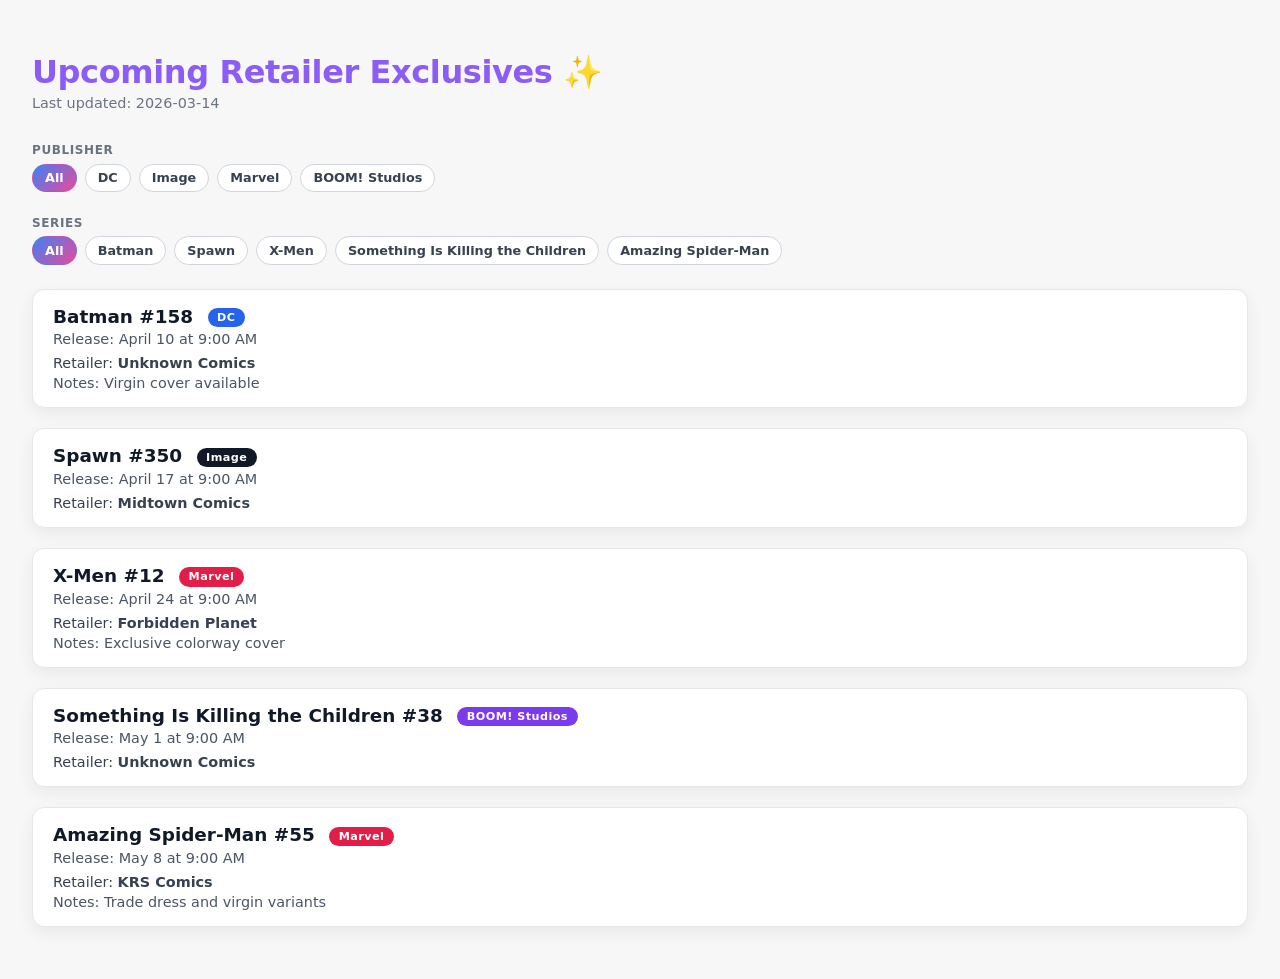
==== index.html @ 338e03c6 "init" ====
<!DOCTYPE html>
<html lang="en">
<head>
  <meta charset="UTF-8" />
  <title>Upcoming Retailer Exclusive Comics</title>
  <meta name="viewport" content="width=device-width, initial-scale=1" />

  <!-- External CSS -->
  <link rel="stylesheet" href="./css/styles.css" />
</head>
<body>

  <h1>Upcoming Retailer Exclusives ✨</h1>
  <div class="updated" id="lastUpdated"></div>

  <!-- Publisher Filters -->
  <div class="filters-group">
    <div class="filters-label">Publisher</div>
    <div class="filters" id="publisherFilters"></div>
  </div>

  <!-- Series Filters -->
  <div class="filters-group">
    <div class="filters-label">Series</div>
    <div class="filters" id="seriesFilters"></div>
  </div>

  <!-- List -->
  <div id="list">Loading…</div>

  <script>
    /* ---------------- Publisher badge class ---------------- */
    function getPublisherClass(publisher) {
      if (!publisher) return 'default';
      const name = publisher.toLowerCase();
      if (name.includes('marvel')) return 'marvel';
      if (name.includes('dc')) return 'dc';
      if (name.includes('image')) return 'image';
      if (name.includes('boom')) return 'boom';
      return 'default';
    }

    /* ---------------- Release date parsing ---------------- */
    // Expected format: YYYY-M-DD-hh:mmAM/PM
    // Example: 2026-4-10-9:30AM
    function parseReleaseDate(dateStr) {
      const match = dateStr?.match(
        /^(\d{4})-(\d{1,2})-(\d{1,2})-(\d{1,2}):(\d{2})(AM|PM)$/
      );
      if (!match) return null;

      let [, year, month, day, hour, minute, period] = match;

      year = Number(year);
      month = Number(month) - 1;
      day = Number(day);
      hour = Number(hour);
      minute = Number(minute);

      if (period === 'PM' && hour !== 12) hour += 12;
      if (period === 'AM' && hour === 12) hour = 0;

      return new Date(year, month, day, hour, minute, 0);
    }

    function formatReleaseDateDisplay(dateStr) {
      const d = parseReleaseDate(dateStr);
      if (!d) return 'TBD';

      return d.toLocaleString(undefined, {
        month: 'long',
        day: 'numeric',
        hour: 'numeric',
        minute: '2-digit',
        hour12: true
      });
    }

    function formatCountdown(dateStr) {
      const release = parseReleaseDate(dateStr);
      if (!release) return ''; // no countdown if date is invalid/tbd

      const now = new Date();
      const diffMs = release - now;

      if (diffMs <= 0) return ''; // ✅ past date => hide "Releasing" field

      const totalMinutes = Math.floor(diffMs / (1000 * 60));
      const days = Math.floor(totalMinutes / (60 * 24));
      const hours = Math.floor((totalMinutes % (60 * 24)) / 60);
      const minutes = totalMinutes % 60;

      if (days === 0 && hours === 0) return `Releasing in ${minutes} min ⚡`;
      if (days === 0) return `Releasing in ${hours}h ${minutes}m`;

      return `Releasing in ${days}d ${hours}h`;
    }

    /* ---------------- State ---------------- */
    let allExclusives = [];
    let activePublisher = 'all';
    let activeSeries = 'all';

    /* ---------------- Rendering ---------------- */
    function renderList() {
      const list = document.getElementById('list');
      list.innerHTML = '';

      const filtered = allExclusives.filter(item => {
        const publisherMatch =
          activePublisher === 'all' || item.publisher === activePublisher;
        const seriesMatch =
          activeSeries === 'all' || item.series === activeSeries;
        return publisherMatch && seriesMatch;
      });

      if (filtered.length === 0) {
        list.textContent = 'No exclusives match these filters.';
        return;
      }

      filtered.forEach(item => {
        const div = document.createElement('div');
        div.className = 'exclusive';

        const countdownText = formatCountdown(item.releaseDate);

        div.innerHTML = `
          <div class="title">
            ${item.title}
            <span class="badge ${getPublisherClass(item.publisher)}">
              ${item.publisher}
            </span>
          </div>

          <div class="meta">
            Release: ${formatReleaseDateDisplay(item.releaseDate)}
          </div>

          ${countdownText ? `<div class="meta countdown">${countdownText}</div>` : ''}

          <div class="retailer">
            Retailer: <strong>${item.retailer.name}</strong>
          </div>

          ${item.notes ? `<div class="meta">Notes: ${item.notes}</div>` : ''}
        `;

        list.appendChild(div);
      });
    }

    function setActiveFilter(type, value) {
      if (type === 'publisher') activePublisher = value;
      if (type === 'series') activeSeries = value;

      document
        .querySelectorAll(`.${type}-pill`)
        .forEach(pill => {
          pill.classList.toggle('active', pill.dataset.value === value);
        });

      renderList();
    }

    /* ---------------- Data load ---------------- */
    fetch('./data/exclusives.json')
      .then(res => res.json())
      .then(data => {
        document.getElementById('lastUpdated').textContent =
          `Last updated: ${data.meta.lastUpdated}`;

        allExclusives = data.exclusives
          .filter(item => item.status === 'announced')
          .sort(
            (a, b) =>
              parseReleaseDate(a.releaseDate) -
              parseReleaseDate(b.releaseDate)
          );

        /* Publisher pills */
        const publisherContainer = document.getElementById('publisherFilters');

        const allPublisher = document.createElement('div');
        allPublisher.className =
          'filter-pill default publisher-pill active';
        allPublisher.textContent = 'All';
        allPublisher.dataset.value = 'all';
        allPublisher.onclick = () =>
          setActiveFilter('publisher', 'all');
        publisherContainer.appendChild(allPublisher);

        [...new Set(allExclusives.map(i => i.publisher))].forEach(pub => {
          const pill = document.createElement('div');
          pill.className =
            `filter-pill ${getPublisherClass(pub)} publisher-pill`;
          pill.textContent = pub;
          pill.dataset.value = pub;
          pill.onclick = () =>
            setActiveFilter('publisher', pub);
          publisherContainer.appendChild(pill);
        });

        /* Series pills */
        const seriesContainer = document.getElementById('seriesFilters');

        const allSeries = document.createElement('div');
        allSeries.className =
          'filter-pill default series-pill active';
        allSeries.textContent = 'All';
        allSeries.dataset.value = 'all';
        allSeries.onclick = () =>
          setActiveFilter('series', 'all');
        seriesContainer.appendChild(allSeries);

        [...new Set(allExclusives.map(i => i.series))].forEach(series => {
          const pill = document.createElement('div');
          pill.className = 'filter-pill default series-pill';
          pill.textContent = series;
          pill.dataset.value = series;
          pill.onclick = () =>
            setActiveFilter('series', series);
          seriesContainer.appendChild(pill);
        });

        renderList();
      })
      .catch(err => {
        document.getElementById('list').textContent =
          'Failed to load exclusives.';
        console.error(err);
      });

    /* Optional: refresh countdown every minute */
    setInterval(renderList, 60 * 1000);
  </script>

</body>
</html>
---- css/styles.css ----
:root {
  --accent-blue: #3b82f6;
  --accent-pink: #ec4899;
  --accent-purple: #8b5cf6;

  --text-main: #1f2937;
  --text-muted: #6b7280;

  --card-bg: #ffffff;
  --page-bg: #f7f7f8;
}

body {
  font-family: system-ui, -apple-system, sans-serif;
  background: var(--page-bg);
  color: var(--text-main);
  margin: 0;
  padding: 2rem;
}

h1 {
  margin-bottom: 0.25rem;
  color: var(--accent-purple);
  font-weight: 800;
  letter-spacing: -0.4px;
}

.updated {
  color: var(--text-muted);
  margin-bottom: 2rem;
  font-size: 0.9rem;
}

.exclusive {
  background: var(--card-bg);
  border-radius: 12px;
  padding: 1rem 1.25rem;
  margin-bottom: 1.25rem;
  border: 1px solid #e5e7eb;
  box-shadow: 0 6px 16px rgba(0, 0, 0, 0.06);
  transition: transform 0.15s ease, box-shadow 0.15s ease;
}

.exclusive:hover {
  transform: translateY(-2px);
  box-shadow: 0 10px 24px rgba(0, 0, 0, 0.08);
}

.title {
  font-size: 1.15rem;
  font-weight: 700;
  color: #111827;
}

.meta {
  margin-top: 0.25rem;
  color: #4b5563;
  font-size: 0.9rem;
}

.retailer {
  margin-top: 0.5rem;
  font-size: 0.9rem;
  color: #374151;
}

/* Base badge style */
.badge {
  display: inline-block;
  padding: 0.2rem 0.6rem;
  border-radius: 999px;
  font-size: 0.7rem;
  font-weight: 700;
  margin-left: 0.5rem;
  letter-spacing: 0.04em;
  color: #ffffff;
  vertical-align: middle;
}

/* Publisher color coding */
.badge.marvel {
  background: #e11d48; /* Marvel red */
}

.badge.dc {
  background: #2563eb; /* DC blue */
}

.badge.image {
  background: #111827; /* Image black */
}

.badge.boom {
  background: #7c3aed; /* BOOM! purple */
}

.badge.default {
  background: linear-gradient(
    135deg,
    var(--accent-blue),
    var(--accent-pink)
  );
}

/* Publisher filter pills */
.filters {
  display: flex;
  flex-wrap: wrap;
  gap: 0.5rem;
  margin-bottom: 1.5rem;
}

.filter-pill {
  cursor: pointer;
  padding: 0.35rem 0.75rem;
  border-radius: 999px;
  font-size: 0.8rem;
  font-weight: 700;
  border: 1px solid #d1d5db;
  background: #ffffff;
  color: #374151;
  user-select: none;
  transition: background 0.15s ease, color 0.15s ease, transform 0.1s ease;
}

.filter-pill:hover {
  transform: translateY(-1px);
}

.filter-pill.active {
  color: #ffffff;
  border-color: transparent;
}

.filter-pill.marvel.active { background: #e11d48; }
.filter-pill.dc.active { background: #2563eb; }
.filter-pill.image.active { background: #111827; }
.filter-pill.boom.active { background: #7c3aed; }

.filter-pill.default.active {
  background: linear-gradient(135deg, #3b82f6, #ec4899);
}

.filters-group {
  margin-bottom: 1.25rem;
}

.filters-label {
  font-size: 0.75rem;
  font-weight: 700;
  color: #6b7280;
  margin-bottom: 0.4rem;
  text-transform: uppercase;
  letter-spacing: 0.05em;
}
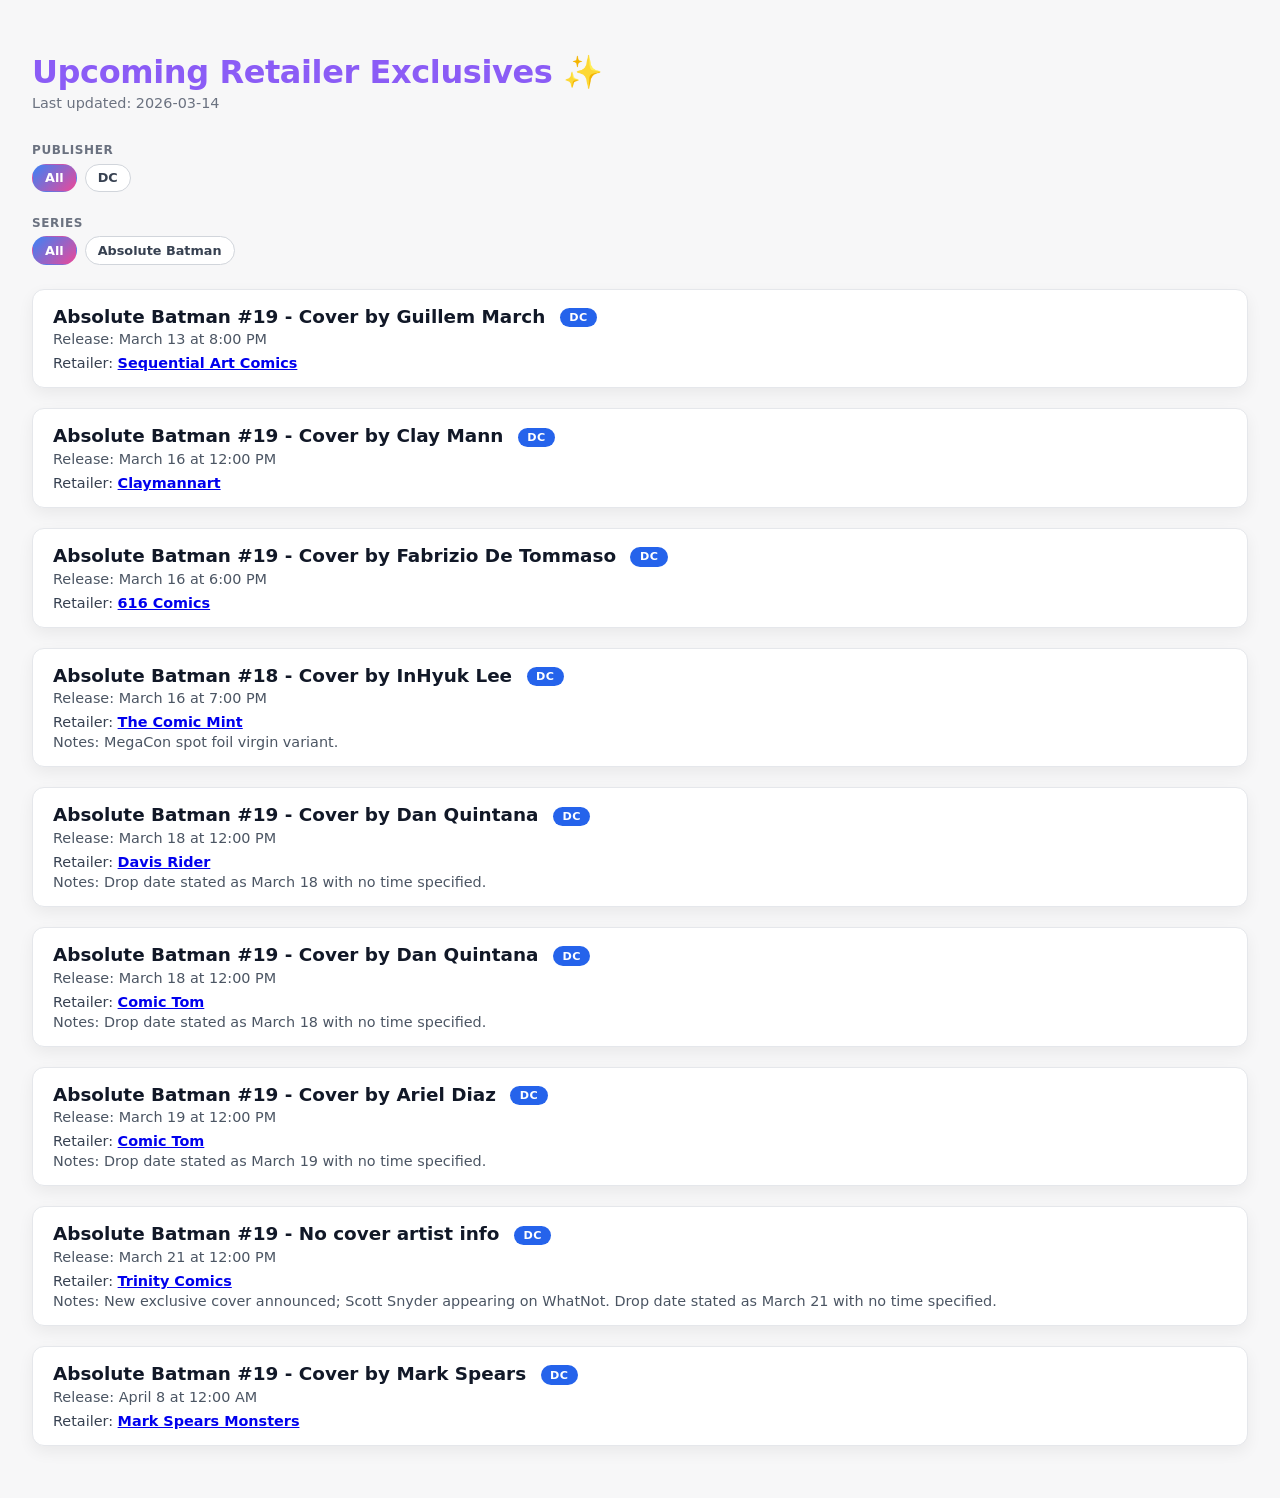
==== commit 1cb2c1dc: "updated index" ====
--- a/index.html
+++ b/index.html
@@ -127,7 +127,7 @@
 
         div.innerHTML = `
           <div class="title">
-            ${item.title}
+            ${item.title} - ${item.coverArtist ? `Cover by ${item.coverArtist}` : 'No cover artist info'}
             <span class="badge ${getPublisherClass(item.publisher)}">
               ${item.publisher}
             </span>
@@ -140,7 +140,7 @@
           ${countdownText ? `<div class="meta countdown">${countdownText}</div>` : ''}
 
           <div class="retailer">
-            Retailer: <strong>${item.retailer.name}</strong>
+            Retailer: <strong>${item.retailer.url ? `<a href="${item.retailer.url}" target="_blank">${item.retailer.name}</a>` : item.retailer.name}</strong>
           </div>
 
           ${item.notes ? `<div class="meta">Notes: ${item.notes}</div>` : ''}
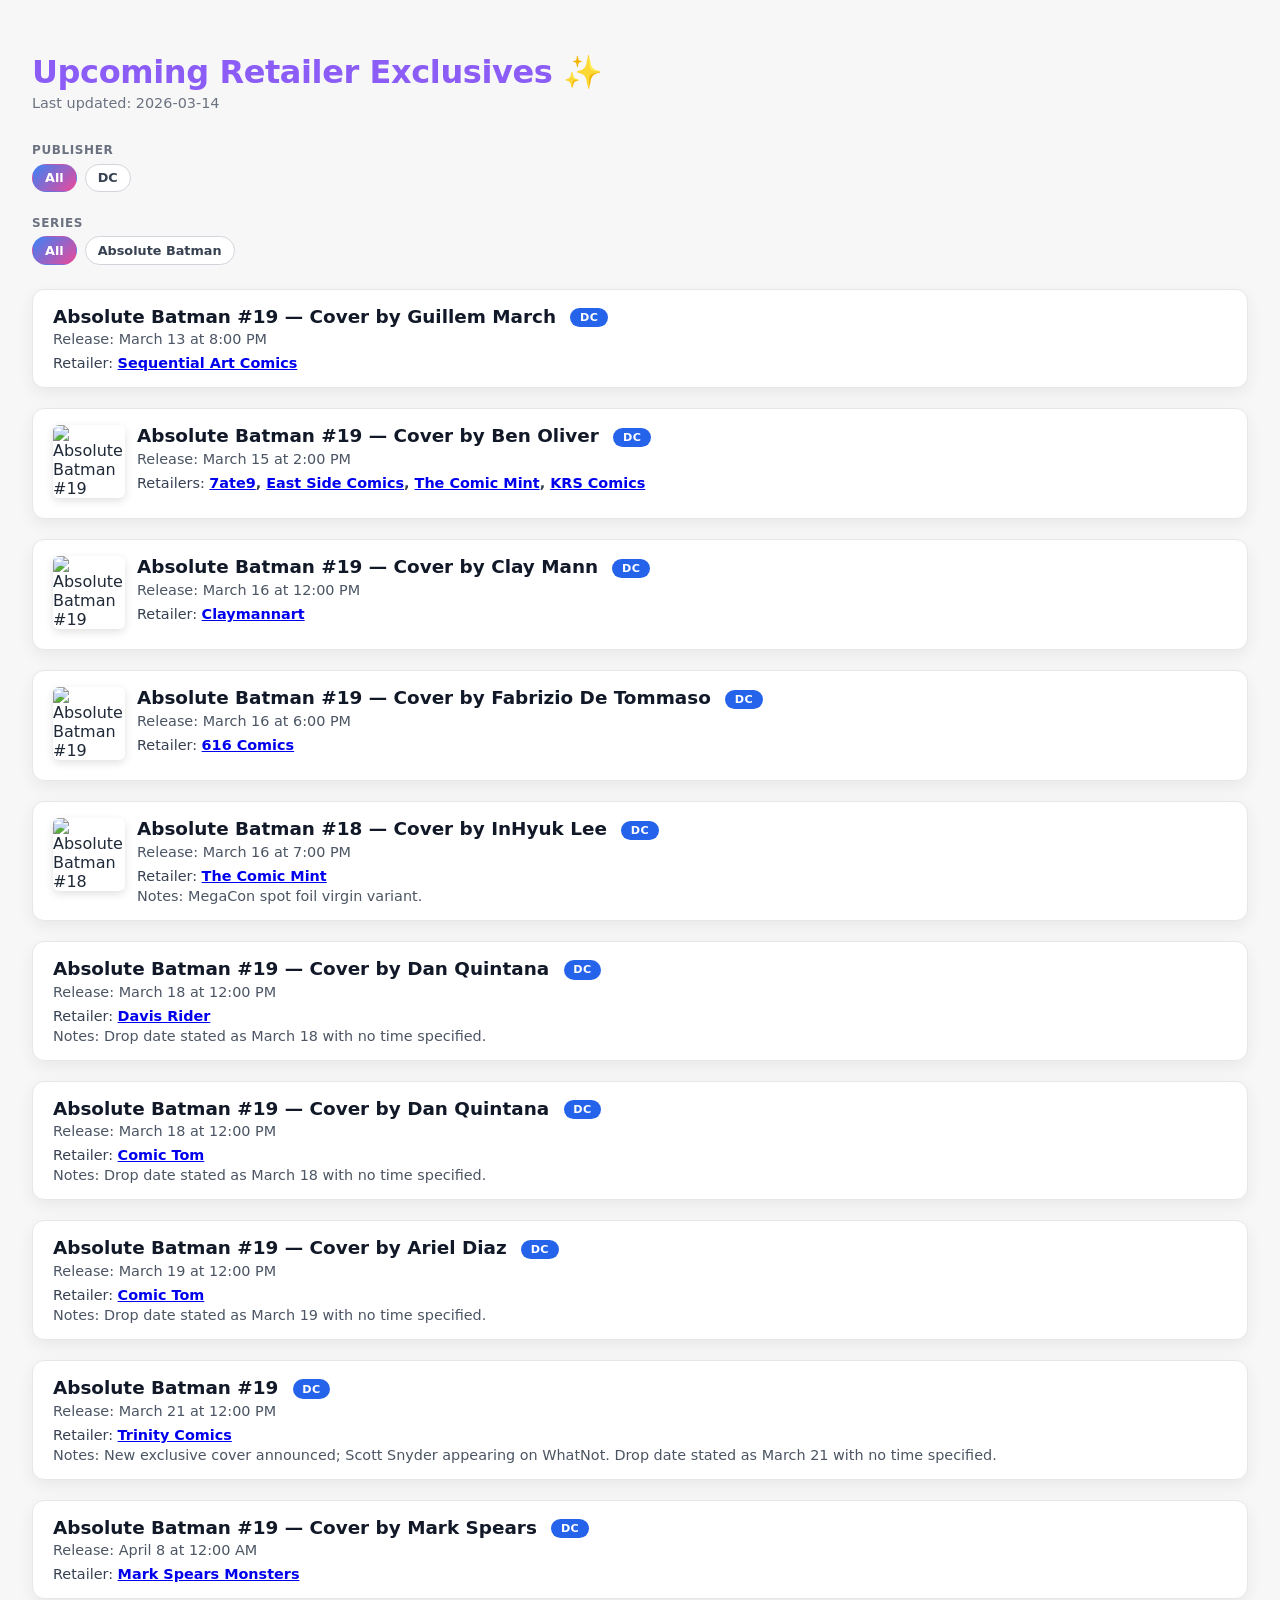
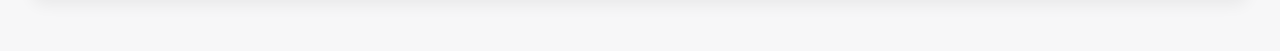
==== commit acedb5bc: "data and index" ====
--- a/index.html
+++ b/index.html
@@ -29,44 +29,78 @@
   <div id="list">Loading…</div>
 
   <script>
-    /* ---------------- Publisher badge class ---------------- */
+    /* ---------- Utilities ---------- */
+    function escapeHtml(v) {
+      return String(v ?? '')
+        .replaceAll('&', '&amp;')
+        .replaceAll('<', '&lt;')
+        .replaceAll('>', '&gt;')
+        .replaceAll('"', '&quot;')
+        .replaceAll("'", '&#039;');
+    }
+
     function getPublisherClass(publisher) {
       if (!publisher) return 'default';
-      const name = publisher.toLowerCase();
-      if (name.includes('marvel')) return 'marvel';
-      if (name.includes('dc')) return 'dc';
-      if (name.includes('image')) return 'image';
-      if (name.includes('boom')) return 'boom';
+      const n = publisher.toLowerCase();
+      if (n.includes('marvel')) return 'marvel';
+      if (n.includes('dc')) return 'dc';
+      if (n.includes('image')) return 'image';
+      if (n.includes('boom')) return 'boom';
       return 'default';
     }
 
-    /* ---------------- Release date parsing ---------------- */
-    // Expected format: YYYY-M-DD-hh:mmAM/PM
-    // Example: 2026-4-10-9:30AM
-    function parseReleaseDate(dateStr) {
-      const match = dateStr?.match(
+    function getRetailersArray(item) {
+      if (Array.isArray(item.retailers)) return item.retailers;
+      if (item.retailer) return [item.retailer]; // backward compatibility
+      return [];
+    }
+
+    function renderRetailers(item) {
+      const retailers = getRetailersArray(item);
+      if (!retailers.length) return 'Retailer: <strong>Unknown</strong>';
+
+      const html = retailers.map(r => {
+        const name = escapeHtml(r.name || 'Unknown');
+        if (r.website) {
+          return `<a href="${escapeHtml(r.website)}" target="_blank" rel="noopener">${name}</a>`;
+        }
+        return name;
+      }).join(', ');
+
+      return `Retailer${retailers.length > 1 ? 's' : ''}: <strong>${html}</strong>`;
+    }
+
+    /* ---------- Image ---------- */
+    function renderThumbnail(item) {
+      if (!item.image) return '';
+      return `
+        <div class="thumb">
+          <img src="${escapeHtml(item.image)}"
+               alt="${escapeHtml(item.title)}"
+               loading="lazy" />
+        </div>
+      `;
+    }
+
+    /* ---------- Date handling ---------- */
+    function parseReleaseDate(str) {
+      const m = String(str ?? '').match(
         /^(\d{4})-(\d{1,2})-(\d{1,2})-(\d{1,2}):(\d{2})(AM|PM)$/
       );
-      if (!match) return null;
-
-      let [, year, month, day, hour, minute, period] = match;
-
-      year = Number(year);
-      month = Number(month) - 1;
-      day = Number(day);
-      hour = Number(hour);
-      minute = Number(minute);
-
-      if (period === 'PM' && hour !== 12) hour += 12;
-      if (period === 'AM' && hour === 12) hour = 0;
-
-      return new Date(year, month, day, hour, minute, 0);
-    }
-
-    function formatReleaseDateDisplay(dateStr) {
-      const d = parseReleaseDate(dateStr);
+      if (!m) return null;
+
+      let [, y, mo, d, h, mi, p] = m;
+      y = +y; mo = +mo - 1; d = +d; h = +h; mi = +mi;
+
+      if (p === 'PM' && h !== 12) h += 12;
+      if (p === 'AM' && h === 12) h = 0;
+
+      return new Date(y, mo, d, h, mi, 0);
+    }
+
+    function formatReleaseDisplay(str) {
+      const d = parseReleaseDate(str);
       if (!d) return 'TBD';
-
       return d.toLocaleString(undefined, {
         month: 'long',
         day: 'numeric',
@@ -76,45 +110,94 @@
       });
     }
 
-    function formatCountdown(dateStr) {
-      const release = parseReleaseDate(dateStr);
-      if (!release) return ''; // no countdown if date is invalid/tbd
-
-      const now = new Date();
-      const diffMs = release - now;
-
-      if (diffMs <= 0) return ''; // ✅ past date => hide "Releasing" field
-
-      const totalMinutes = Math.floor(diffMs / (1000 * 60));
-      const days = Math.floor(totalMinutes / (60 * 24));
-      const hours = Math.floor((totalMinutes % (60 * 24)) / 60);
-      const minutes = totalMinutes % 60;
+    function formatCountdown(str) {
+      const d = parseReleaseDate(str);
+      if (!d) return '';
+
+      const diff = d - new Date();
+      if (diff <= 0) return '';
+
+      const mins = Math.floor(diff / 60000);
+      const days = Math.floor(mins / 1440);
+      const hours = Math.floor((mins % 1440) / 60);
+      const minutes = mins % 60;
 
       if (days === 0 && hours === 0) return `Releasing in ${minutes} min ⚡`;
       if (days === 0) return `Releasing in ${hours}h ${minutes}m`;
-
       return `Releasing in ${days}d ${hours}h`;
     }
 
-    /* ---------------- State ---------------- */
+    /* ---------- State ---------- */
     let allExclusives = [];
     let activePublisher = 'all';
     let activeSeries = 'all';
 
-    /* ---------------- Rendering ---------------- */
+    /* ---------- Filters ---------- */
+    function unique(list) {
+      return [...new Set(list.filter(Boolean))].sort();
+    }
+
+    function buildPublisherFilters() {
+      const el = document.getElementById('publisherFilters');
+      el.innerHTML = '';
+
+      const make = (label, value, cls) => {
+        const d = document.createElement('div');
+        d.className = `filter-pill ${cls} publisher-pill${activePublisher === value ? ' active' : ''}`;
+        d.textContent = label;
+        d.onclick = () => setFilter('publisher', value);
+        el.appendChild(d);
+      };
+
+      make('All', 'all', 'default');
+      unique(allExclusives.map(e => e.publisher))
+        .forEach(p => make(p, p, getPublisherClass(p)));
+    }
+
+    function buildSeriesFilters() {
+      const el = document.getElementById('seriesFilters');
+      el.innerHTML = '';
+
+      const base = activePublisher === 'all'
+        ? allExclusives
+        : allExclusives.filter(e => e.publisher === activePublisher);
+
+      const series = unique(base.map(e => e.series));
+      if (activeSeries !== 'all' && !series.includes(activeSeries)) {
+        activeSeries = 'all';
+      }
+
+      const make = (label, value) => {
+        const d = document.createElement('div');
+        d.className = `filter-pill default series-pill${activeSeries === value ? ' active' : ''}`;
+        d.textContent = label;
+        d.onclick = () => setFilter('series', value);
+        el.appendChild(d);
+      };
+
+      make('All', 'all');
+      series.forEach(s => make(s, s));
+    }
+
+    function setFilter(type, value) {
+      if (type === 'publisher') activePublisher = value;
+      if (type === 'series') activeSeries = value;
+      buildPublisherFilters();
+      buildSeriesFilters();
+      renderList();
+    }
+
+    /* ---------- Render ---------- */
     function renderList() {
       const list = document.getElementById('list');
       list.innerHTML = '';
 
-      const filtered = allExclusives.filter(item => {
-        const publisherMatch =
-          activePublisher === 'all' || item.publisher === activePublisher;
-        const seriesMatch =
-          activeSeries === 'all' || item.series === activeSeries;
-        return publisherMatch && seriesMatch;
-      });
-
-      if (filtered.length === 0) {
+      const filtered = allExclusives.filter(e =>
+        (activePublisher === 'all' || e.publisher === activePublisher) &&
+        (activeSeries === 'all' || e.series === activeSeries)
+      );
+
+      if (!filtered.length) {
         list.textContent = 'No exclusives match these filters.';
         return;
       }
@@ -123,116 +206,63 @@
         const div = document.createElement('div');
         div.className = 'exclusive';
 
-        const countdownText = formatCountdown(item.releaseDate);
+        const countdown = formatCountdown(item.releaseDate);
 
         div.innerHTML = `
-          <div class="title">
-            ${item.title} - ${item.coverArtist ? `Cover by ${item.coverArtist}` : 'No cover artist info'}
-            <span class="badge ${getPublisherClass(item.publisher)}">
-              ${item.publisher}
-            </span>
+          <div class="card">
+            ${renderThumbnail(item)}
+            <div class="card-content">
+              <div class="title">
+                ${escapeHtml(item.title)} ${item.coverArtist ? ' — Cover by ' + escapeHtml(item.coverArtist) : ''}
+                <span class="badge ${getPublisherClass(item.publisher)}">
+                  ${escapeHtml(item.publisher)}
+                </span>
+              </div>
+
+              <div class="meta">
+                Release: ${escapeHtml(formatReleaseDisplay(item.releaseDate))}
+              </div>
+
+              ${countdown ? `<div class="meta countdown">${escapeHtml(countdown)}</div>` : ''}
+
+              <div class="retailer">
+                ${renderRetailers(item)}
+              </div>
+
+              ${item.notes ? `<div class="meta">Notes: ${escapeHtml(item.notes)}</div>` : ''}
+            </div>
           </div>
-
-          <div class="meta">
-            Release: ${formatReleaseDateDisplay(item.releaseDate)}
-          </div>
-
-          ${countdownText ? `<div class="meta countdown">${countdownText}</div>` : ''}
-
-          <div class="retailer">
-            Retailer: <strong>${item.retailer.url ? `<a href="${item.retailer.url}" target="_blank">${item.retailer.name}</a>` : item.retailer.name}</strong>
-          </div>
-
-          ${item.notes ? `<div class="meta">Notes: ${item.notes}</div>` : ''}
         `;
 
         list.appendChild(div);
       });
     }
 
-    function setActiveFilter(type, value) {
-      if (type === 'publisher') activePublisher = value;
-      if (type === 'series') activeSeries = value;
-
-      document
-        .querySelectorAll(`.${type}-pill`)
-        .forEach(pill => {
-          pill.classList.toggle('active', pill.dataset.value === value);
-        });
-
-      renderList();
-    }
-
-    /* ---------------- Data load ---------------- */
+    /* ---------- Load ---------- */
     fetch('./data/exclusives.json')
-      .then(res => res.json())
+      .then(r => r.json())
       .then(data => {
         document.getElementById('lastUpdated').textContent =
-          `Last updated: ${data.meta.lastUpdated}`;
-
-        allExclusives = data.exclusives
-          .filter(item => item.status === 'announced')
-          .sort(
-            (a, b) =>
-              parseReleaseDate(a.releaseDate) -
-              parseReleaseDate(b.releaseDate)
-          );
-
-        /* Publisher pills */
-        const publisherContainer = document.getElementById('publisherFilters');
-
-        const allPublisher = document.createElement('div');
-        allPublisher.className =
-          'filter-pill default publisher-pill active';
-        allPublisher.textContent = 'All';
-        allPublisher.dataset.value = 'all';
-        allPublisher.onclick = () =>
-          setActiveFilter('publisher', 'all');
-        publisherContainer.appendChild(allPublisher);
-
-        [...new Set(allExclusives.map(i => i.publisher))].forEach(pub => {
-          const pill = document.createElement('div');
-          pill.className =
-            `filter-pill ${getPublisherClass(pub)} publisher-pill`;
-          pill.textContent = pub;
-          pill.dataset.value = pub;
-          pill.onclick = () =>
-            setActiveFilter('publisher', pub);
-          publisherContainer.appendChild(pill);
+          `Last updated: ${data.meta?.lastUpdated ?? ''}`;
+
+        allExclusives = (data.exclusives ?? []).sort((a, b) => {
+          const da = parseReleaseDate(a.releaseDate);
+          const db = parseReleaseDate(b.releaseDate);
+          if (!da && !db) return 0;
+          if (!da) return 1;
+          if (!db) return -1;
+          return da - db;
         });
 
-        /* Series pills */
-        const seriesContainer = document.getElementById('seriesFilters');
-
-        const allSeries = document.createElement('div');
-        allSeries.className =
-          'filter-pill default series-pill active';
-        allSeries.textContent = 'All';
-        allSeries.dataset.value = 'all';
-        allSeries.onclick = () =>
-          setActiveFilter('series', 'all');
-        seriesContainer.appendChild(allSeries);
-
-        [...new Set(allExclusives.map(i => i.series))].forEach(series => {
-          const pill = document.createElement('div');
-          pill.className = 'filter-pill default series-pill';
-          pill.textContent = series;
-          pill.dataset.value = series;
-          pill.onclick = () =>
-            setActiveFilter('series', series);
-          seriesContainer.appendChild(pill);
-        });
-
+        buildPublisherFilters();
+        buildSeriesFilters();
         renderList();
       })
-      .catch(err => {
-        document.getElementById('list').textContent =
-          'Failed to load exclusives.';
-        console.error(err);
+      .catch(() => {
+        document.getElementById('list').textContent = 'Failed to load exclusives.';
       });
 
-    /* Optional: refresh countdown every minute */
-    setInterval(renderList, 60 * 1000);
+    setInterval(renderList, 60000);
   </script>
 
 </body>
--- a/css/styles.css
+++ b/css/styles.css
@@ -152,4 +152,28 @@
   margin-bottom: 0.4rem;
   text-transform: uppercase;
   letter-spacing: 0.05em;
+}
+
+/* Thumbnail floated to the left */
+.thumb {
+  float: left;
+  width: 72px;          /* small, consistent size */
+  margin-right: 0.75rem;
+  margin-bottom: 0.25rem;
+}
+
+.thumb img {
+  width: 100%;
+  height: auto;
+  display: block;
+  border-radius: 6px;
+  object-fit: cover;
+  box-shadow: 0 3px 8px rgba(0, 0, 0, 0.12);
+}
+
+/* Ensure the card clears the float */
+.exclusive::after {
+  content: "";
+  display: block;
+  clear: both;
 }
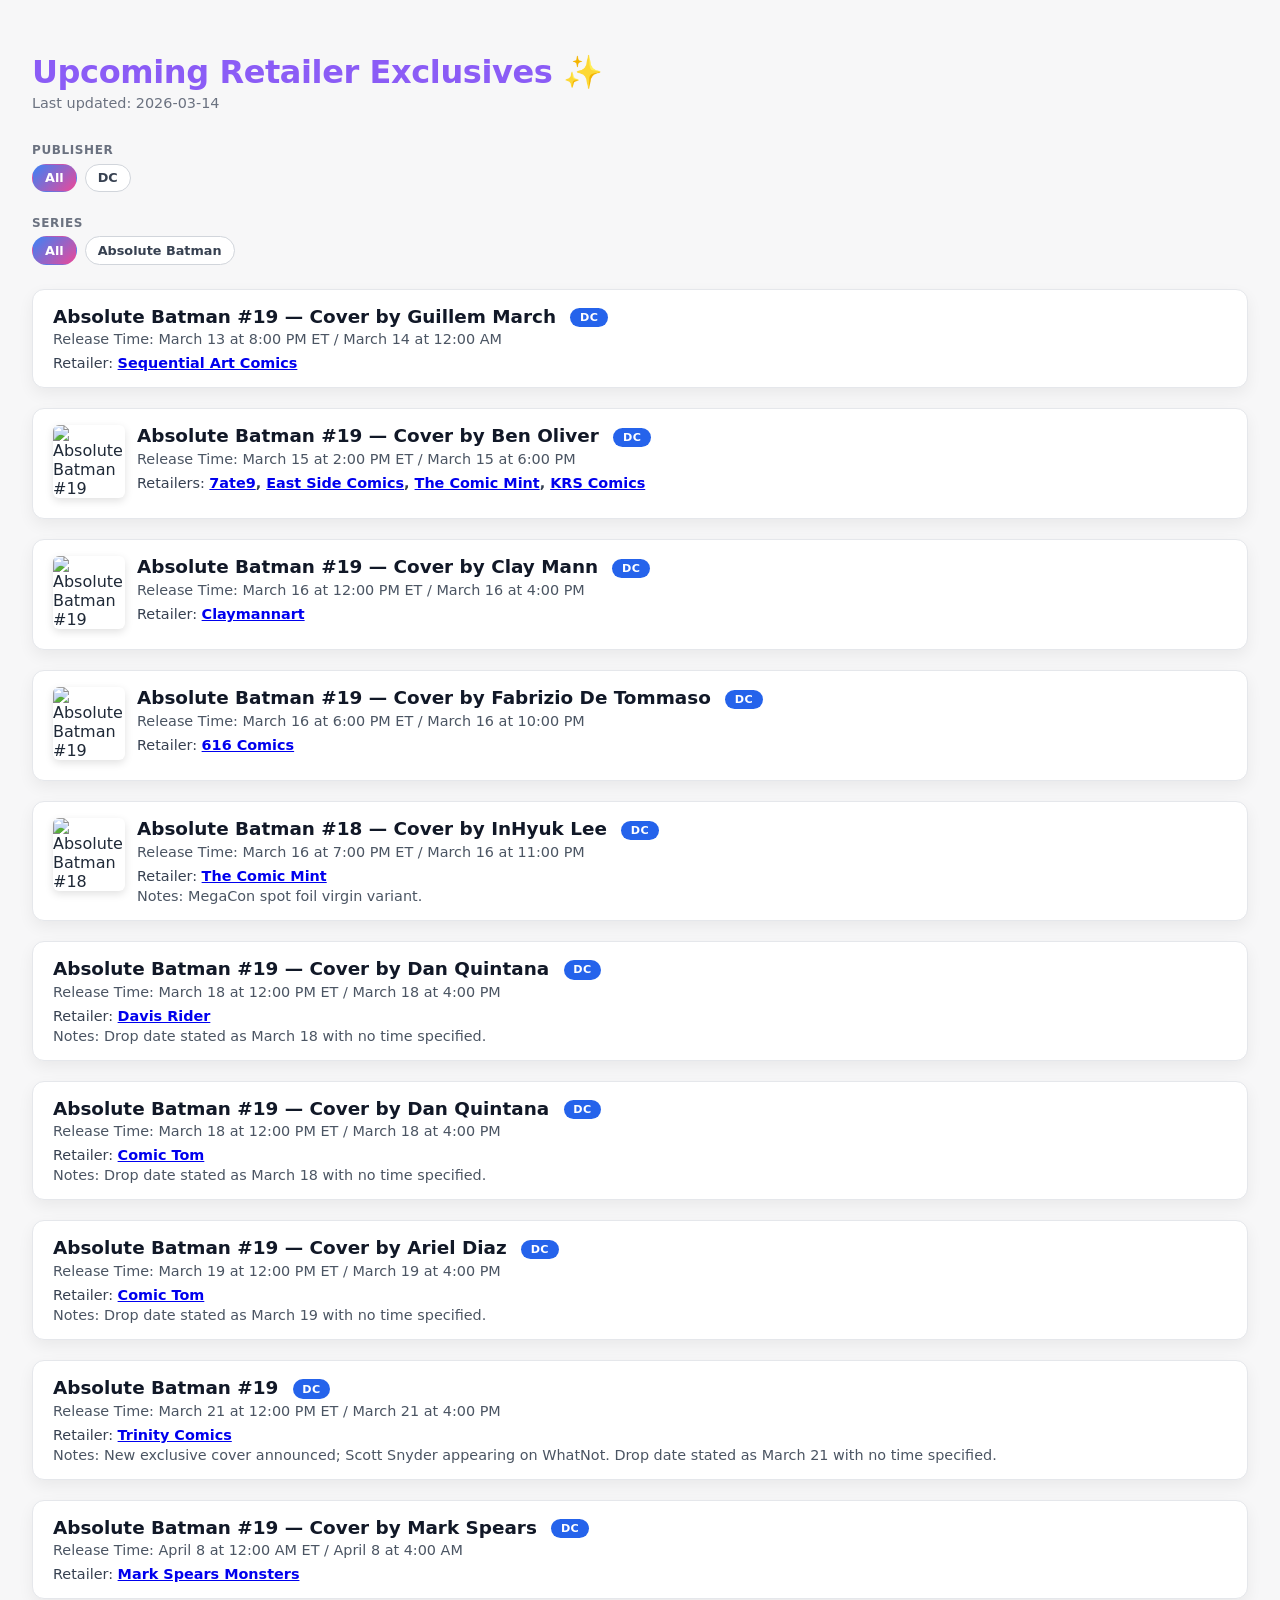
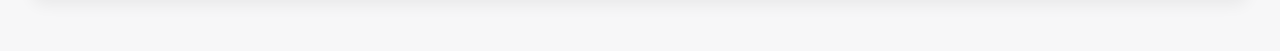
==== commit 51dcaa55: "fixed timezone" ====
--- a/index.html
+++ b/index.html
@@ -82,6 +82,69 @@
       `;
     }
 
+    function parseReleaseParts(str) {
+      // YYYY-M-DD-hh:mmAM/PM
+      const m = String(str ?? '').match(
+        /^(\d{4})-(\d{1,2})-(\d{1,2})-(\d{1,2}):(\d{2})(AM|PM)$/
+      );
+      if (!m) return null;
+
+      let [, y, mo, d, h, mi, ap] = m;
+      y = +y; mo = +mo; d = +d; h = +h; mi = +mi;
+
+      if (ap === 'PM' && h !== 12) h += 12;
+      if (ap === 'AM' && h === 12) h = 0;
+
+      return { y, mo, d, h, mi };
+    }
+
+
+    // Convert ET wall-clock parts to a UTC timestamp (ms), DST-safe.
+    function etPartsToUtcMs(parts) {
+      const { y, mo, d, h, mi } = parts;
+
+      const utcGuess = Date.UTC(y, mo - 1, d, h, mi, 0);
+
+      const fmt = new Intl.DateTimeFormat('en-US', {
+        timeZone: 'America/New_York',
+        year: 'numeric',
+        month: '2-digit',
+        day: '2-digit',
+        hour: '2-digit',
+        minute: '2-digit',
+        hour12: false
+      });
+
+      function partsFromUtc(ms) {
+        const p = fmt.formatToParts(new Date(ms));
+        const get = (type) => p.find(x => x.type === type)?.value;
+        return {
+          y: +get('year'),
+          mo: +get('month'),
+          d: +get('day'),
+          h: +get('hour'),
+          mi: +get('minute')
+        };
+      }
+
+      const shown = partsFromUtc(utcGuess);
+
+      // Compute minute delta between desired ET wall time and what the guess shows in ET.
+      const desired = (((y * 12 + mo) * 31 + d) * 24 + h) * 60 + mi;
+      const actual  = (((shown.y * 12 + shown.mo) * 31 + shown.d) * 24 + shown.h) * 60 + shown.mi;
+
+      const deltaMinutes = desired - actual;
+      return utcGuess + deltaMinutes * 60 * 1000;
+    }
+
+
+        // Convenience: from your releaseDate string → Date object representing the true moment
+    function parseReleaseDateAsET(str) {
+      const parts = parseReleaseParts(str);
+      if (!parts) return null;
+      return new Date(etPartsToUtcMs(parts));
+    }
+
     /* ---------- Date handling ---------- */
     function parseReleaseDate(str) {
       const m = String(str ?? '').match(
@@ -98,9 +161,26 @@
       return new Date(y, mo, d, h, mi, 0);
     }
 
-    function formatReleaseDisplay(str) {
-      const d = parseReleaseDate(str);
+    function formatReleaseDisplayET(str) {
+      const d = parseReleaseDateAsET(str);
       if (!d) return 'TBD';
+
+      // Display in Eastern Time (handles EST/EDT automatically)
+      return d.toLocaleString(undefined, {
+        timeZone: 'America/New_York',
+        month: 'long',
+        day: 'numeric',
+        hour: 'numeric',
+        minute: '2-digit',
+        hour12: true
+      });
+    }
+
+    function formatReleaseDisplayLocal(str) {
+      const d = parseReleaseDateAsET(str);
+      if (!d) return 'TBD';
+
+      // Display in the viewer's LOCAL timezone (no timeZone option)
       return d.toLocaleString(undefined, {
         month: 'long',
         day: 'numeric',
@@ -110,11 +190,54 @@
       });
     }
 
+    // Convert "New York local time" parts to a real UTC timestamp (ms)
+    // DST-safe because it uses IANA time zone rules.
+    function nyPartsToUtcMs(parts) {
+      const { y, mo, d, h, mi } = parts;
+
+      // Start with a UTC guess for the same wall-clock time.
+      // We'll then find the correct offset by comparing what New York would display.
+      const utcGuess = Date.UTC(y, mo - 1, d, h, mi, 0);
+
+      // This formatter tells us what *New York* thinks the wall-clock is at a given UTC instant.
+      const fmt = new Intl.DateTimeFormat('en-US', {
+        timeZone: 'America/New_York',
+        year: 'numeric',
+        month: '2-digit',
+        day: '2-digit',
+        hour: '2-digit',
+        minute: '2-digit',
+        hour12: false
+      });
+
+      function partsFromUtc(ms) {
+        const p = fmt.formatToParts(new Date(ms));
+        const get = (type) => p.find(x => x.type === type)?.value;
+        return {
+          y: +get('year'),
+          mo: +get('month'),
+          d: +get('day'),
+          h: +get('hour'),
+          mi: +get('minute')
+        };
+      }
+
+      // Compute how far off our guess is, in minutes, then correct the guess.
+      const shown = partsFromUtc(utcGuess);
+
+      const desiredTotal = (((y * 12 + mo) * 31 + d) * 24 + h) * 60 + mi;
+      const shownTotal   = (((shown.y * 12 + shown.mo) * 31 + shown.d) * 24 + shown.h) * 60 + shown.mi;
+
+      const deltaMinutes = desiredTotal - shownTotal;
+      return utcGuess + deltaMinutes * 60 * 1000;
+    }
+
     function formatCountdown(str) {
-      const d = parseReleaseDate(str);
-      if (!d) return '';
-
-      const diff = d - new Date();
+      const parts = parseReleaseParts(str);
+      if (!parts) return '';
+
+      const targetMs = nyPartsToUtcMs(parts);
+      const diff = targetMs - Date.now();
       if (diff <= 0) return '';
 
       const mins = Math.floor(diff / 60000);
@@ -125,6 +248,16 @@
       if (days === 0 && hours === 0) return `Releasing in ${minutes} min ⚡`;
       if (days === 0) return `Releasing in ${hours}h ${minutes}m`;
       return `Releasing in ${days}d ${hours}h`;
+    }
+
+    function isWithin24HoursET(str) {
+      const d = parseReleaseDateAsET(str); // same ET parser you already use
+      if (!d) return false;
+
+      const now = Date.now();
+      const diffMs = d.getTime() - now;
+
+      return diffMs > 0 && diffMs <= 24 * 60 * 60 * 1000;
     }
 
     /* ---------- State ---------- */
@@ -205,6 +338,10 @@
       filtered.forEach(item => {
         const div = document.createElement('div');
         div.className = 'exclusive';
+
+        if (isWithin24HoursET(item.releaseDate)) {
+          div.classList.add('soon');
+        }
 
         const countdown = formatCountdown(item.releaseDate);
 
@@ -217,10 +354,11 @@
                 <span class="badge ${getPublisherClass(item.publisher)}">
                   ${escapeHtml(item.publisher)}
                 </span>
+                  ${isWithin24HoursET(item.releaseDate) ? `<span class="soon-badge">Releases Soon</span>` : ''}
               </div>
 
               <div class="meta">
-                Release: ${escapeHtml(formatReleaseDisplay(item.releaseDate))}
+                Release Time: ${escapeHtml(formatReleaseDisplayET(item.releaseDate))} ET / ${escapeHtml(formatReleaseDisplayLocal(item.releaseDate))}
               </div>
 
               ${countdown ? `<div class="meta countdown">${escapeHtml(countdown)}</div>` : ''}
--- a/css/styles.css
+++ b/css/styles.css
@@ -176,4 +176,27 @@
   content: "";
   display: block;
   clear: both;
-}+}
+
+/* Highlight releases within 24 hours */
+.exclusive.soon {
+  border-left: 5px solid #f59e0b; /* warm amber */
+  background: linear-gradient(
+    to right,
+    rgba(245, 158, 11, 0.08),
+    #ffffff 60%
+  );
+}
+
+/* Optional pill badge */
+.soon-badge {
+  display: inline-block;
+  margin-left: 0.5rem;
+  padding: 0.15rem 0.45rem;
+  font-size: 0.65rem;
+  font-weight: 700;
+  border-radius: 999px;
+  background: #f59e0b;
+  color: #111827;
+  vertical-align: middle;
+}
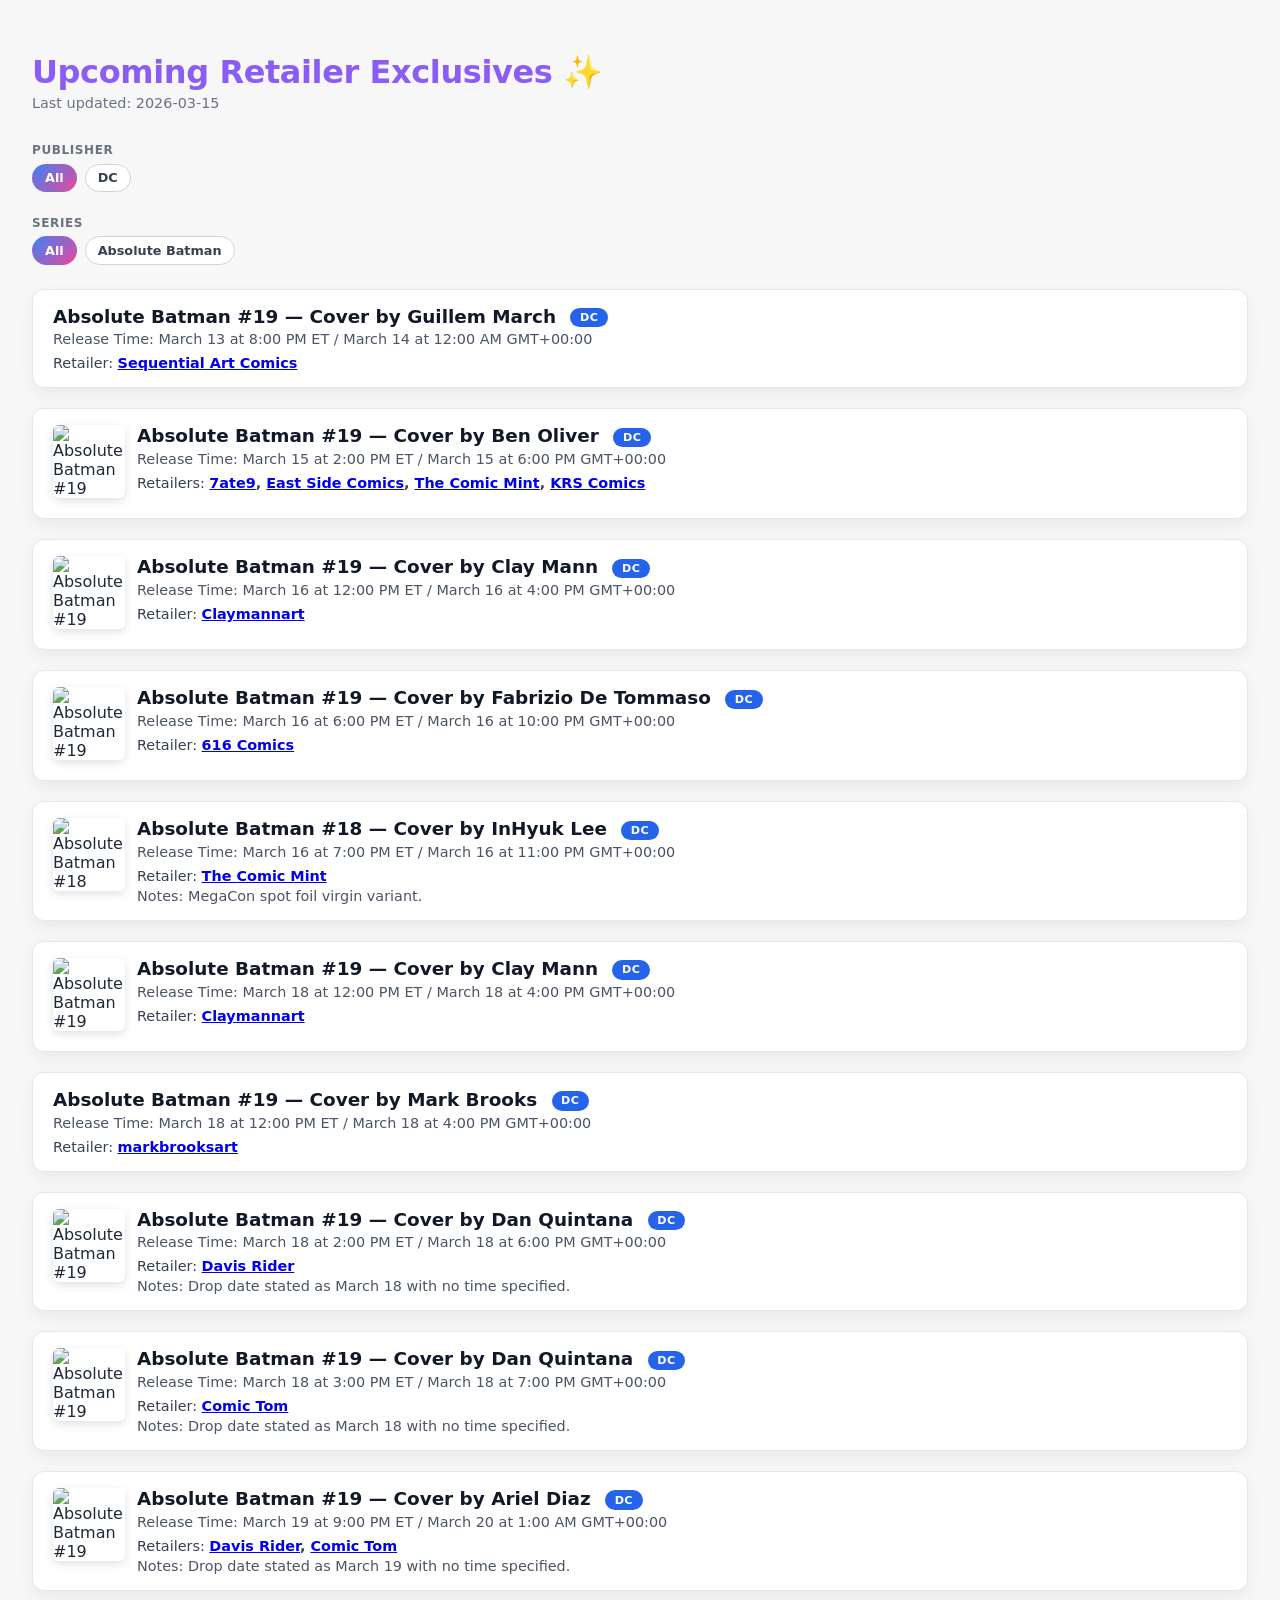
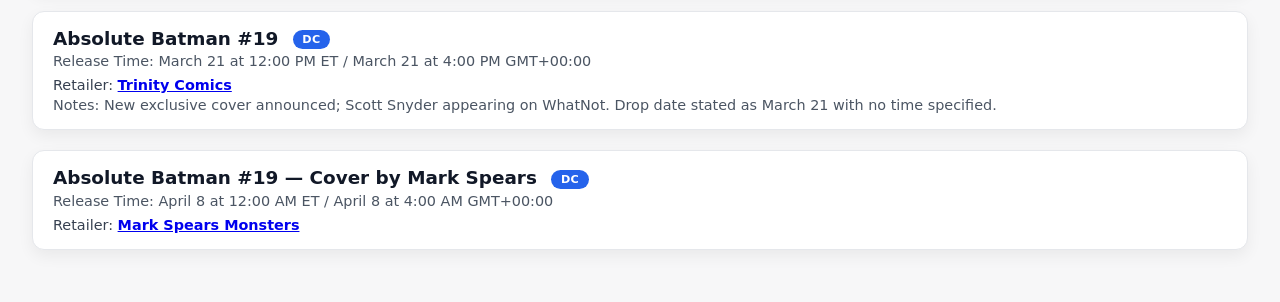
==== commit e8f79148: "3/17" ====
--- a/index.html
+++ b/index.html
@@ -260,6 +260,80 @@
       return diffMs > 0 && diffMs <= 24 * 60 * 60 * 1000;
     }
 
+    function getLocalTzShortName(dateObj = new Date()) {
+      // Try to get a short TZ name like "PDT" or "GMT-7"
+      const parts = new Intl.DateTimeFormat(undefined, {
+        timeZoneName: 'short'
+      }).formatToParts(dateObj);
+
+      const tz = parts.find(p => p.type === 'timeZoneName')?.value;
+
+      // Some environments return something unhelpful; fallback to GMT offset
+      if (tz && tz !== 'GMT' && tz !== 'UTC') return tz;
+
+      // Fallback: GMT offset like "GMT-07:00"
+      const offsetMin = -dateObj.getTimezoneOffset(); // minutes ahead of UTC
+      const sign = offsetMin >= 0 ? '+' : '-';
+      const abs = Math.abs(offsetMin);
+      const hh = String(Math.floor(abs / 60)).padStart(2, '0');
+      const mm = String(abs % 60).padStart(2, '0');
+      return `GMT${sign}${hh}:${mm}`;
+    }
+
+    function isUserInEasternTime(releaseDateStr) {
+      // Use the release moment if available (DST can vary by date)
+      const d = parseReleaseDateAsET(releaseDateStr) || new Date();
+
+      // Best case: browser provides IANA timezone
+      const tz = Intl.DateTimeFormat().resolvedOptions().timeZone;
+      if (tz === 'America/New_York') return true;
+
+      // Fallback: compare offsets at that moment
+      // If local offset matches New York offset at that moment, treat as ET.
+      const localOffset = -d.getTimezoneOffset(); // minutes east of UTC
+
+      // Compute NY offset by formatting with timeZoneName:'shortOffset' when available
+      // Fallback to parsing 'GMT-4'/'GMT-5' style if returned.
+      let nyOffset = null;
+
+      // Many modern browsers support "shortOffset"
+      const parts = new Intl.DateTimeFormat('en-US', {
+        timeZone: 'America/New_York',
+        timeZoneName: 'shortOffset'
+      }).formatToParts(d);
+
+      const off = parts.find(p => p.type === 'timeZoneName')?.value; // e.g. "GMT-4"
+      if (off && off.startsWith('GMT')) {
+        const m = off.match(/^GMT([+-])(\d{1,2})(?::(\d{2}))?$/);
+        if (m) {
+          const sign = m[1] === '+' ? 1 : -1;
+          const hh = Number(m[2]);
+          const mm = m[3] ? Number(m[3]) : 0;
+          nyOffset = sign * (hh * 60 + mm);
+        }
+      }
+
+      // If we couldn't determine NY offset, don’t hide anything.
+      if (nyOffset === null) return false;
+
+      return localOffset === nyOffset;
+    }
+
+    function formatReleaseTimeLine(item) {
+      const et = formatReleaseDisplayET(item.releaseDate);
+      const local = formatReleaseDisplayLocal(item.releaseDate);
+
+      // Local TZ shorthand like "PDT" / "GMT-07:00"
+      const releaseMoment = parseReleaseDateAsET(item.releaseDate);
+      const localTz = releaseMoment ? getLocalTzShortName(releaseMoment) : getLocalTzShortName();
+
+      if (isUserInEasternTime(item.releaseDate)) {
+        return `Release Time: ${et} ET`;
+      }
+
+      return `Release Time: ${et} ET / ${local} ${localTz}`;
+    }
+
     /* ---------- State ---------- */
     let allExclusives = [];
     let activePublisher = 'all';
@@ -344,6 +418,9 @@
         }
 
         const countdown = formatCountdown(item.releaseDate);
+
+        const releaseMoment = parseReleaseDateAsET(item.releaseDate); // your ET-based Date
+        const localTz = releaseMoment ? getLocalTzShortName(releaseMoment) : getLocalTzShortName();
 
         div.innerHTML = `
           <div class="card">
@@ -358,9 +435,9 @@
               </div>
 
               <div class="meta">
-                Release Time: ${escapeHtml(formatReleaseDisplayET(item.releaseDate))} ET / ${escapeHtml(formatReleaseDisplayLocal(item.releaseDate))}
+                ${escapeHtml(formatReleaseTimeLine(item))}
               </div>
-
+              
               ${countdown ? `<div class="meta countdown">${escapeHtml(countdown)}</div>` : ''}
 
               <div class="retailer">
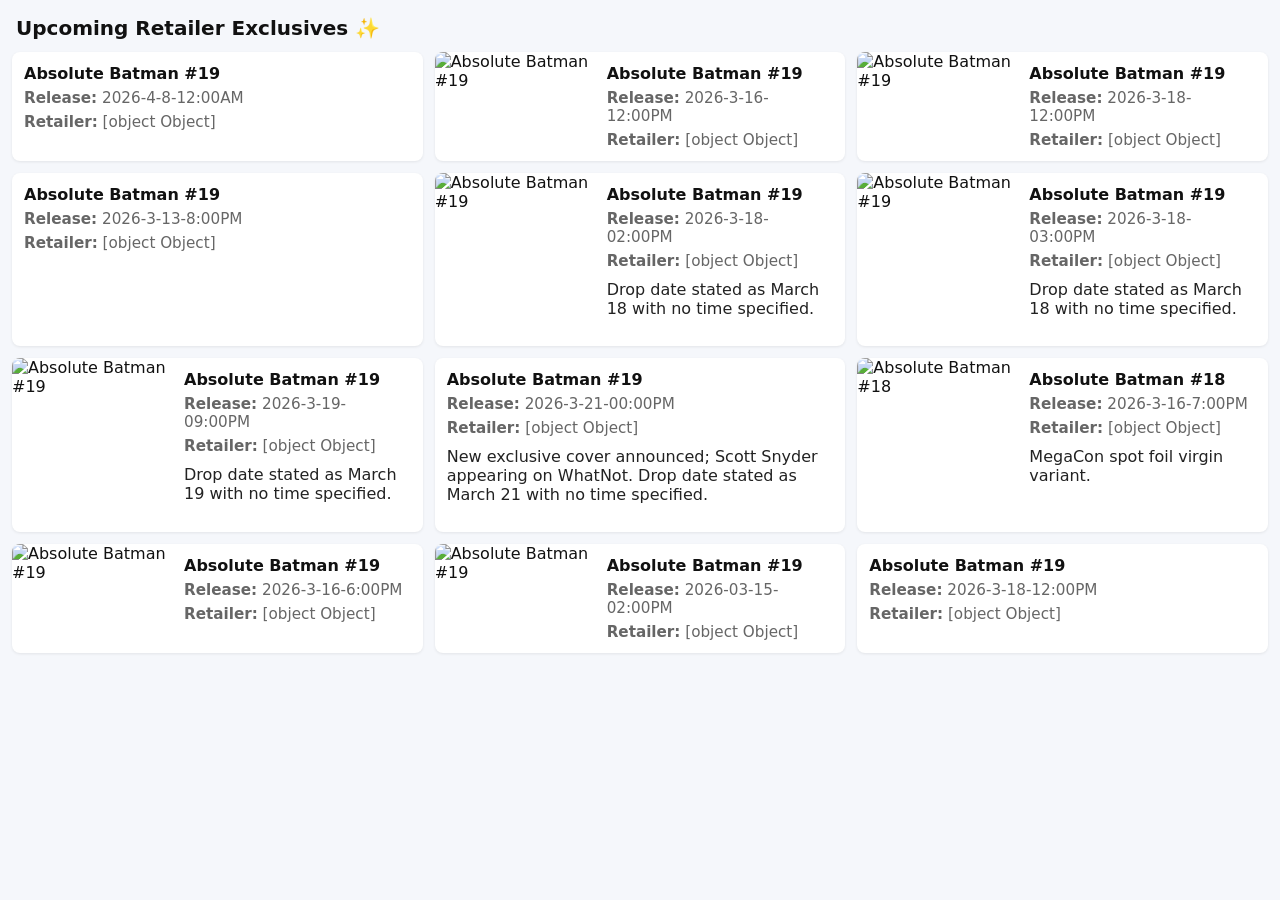
==== commit e847d23f: "Update static frontend to consume data/exclusives.json\n\nCo-authored-by: Copilot <223556219+Copilot" ====
--- a/index.html
+++ b/index.html
@@ -1,484 +1,61 @@
 <!DOCTYPE html>
 <html lang="en">
 <head>
-  <meta charset="UTF-8" />
-  <title>Upcoming Retailer Exclusive Comics</title>
-  <meta name="viewport" content="width=device-width, initial-scale=1" />
-
-  <!-- External CSS -->
-  <link rel="stylesheet" href="./css/styles.css" />
+  <meta charset="UTF-8">
+  <title>Upcoming Retailer Exclusives</title>
+  <meta name="viewport" content="width=device-width, initial-scale=1">
+  <link rel="stylesheet" href="./css/style.css">
 </head>
 <body>
-
-  <h1>Upcoming Retailer Exclusives ✨</h1>
-  <div class="updated" id="lastUpdated"></div>
-
-  <!-- Publisher Filters -->
-  <div class="filters-group">
-    <div class="filters-label">Publisher</div>
-    <div class="filters" id="publisherFilters"></div>
-  </div>
-
-  <!-- Series Filters -->
-  <div class="filters-group">
-    <div class="filters-label">Series</div>
-    <div class="filters" id="seriesFilters"></div>
-  </div>
-
-  <!-- List -->
-  <div id="list">Loading…</div>
+  <header>
+    <h1>Upcoming Retailer Exclusives ✨</h1>
+  </header>
+  <main>
+    <div id="list" class="grid">Loading…</div>
+  </main>
 
   <script>
-    /* ---------- Utilities ---------- */
-    function escapeHtml(v) {
-      return String(v ?? '')
-        .replaceAll('&', '&amp;')
-        .replaceAll('<', '&lt;')
-        .replaceAll('>', '&gt;')
-        .replaceAll('"', '&quot;')
-        .replaceAll("'", '&#039;');
-    }
+    (async function(){
+      const container = document.getElementById('list');
+      function escapeHtml(s){ return String(s||'').replaceAll('&','&amp;').replaceAll('<','&lt;').replaceAll('>','&gt;').replaceAll('"','&quot;').replaceAll("'",'&#039;'); }
+      try{
+        const res = await fetch('./data/exclusives.json');
+        if(!res.ok) throw new Error('Network error');
+        const json = await res.json();
+        const items = Array.isArray(json) ? json : (json.exclusives || []);
+        if(!items.length){ container.textContent = 'No exclusives found.'; return; }
+        container.innerHTML = '';
+        items.forEach(item => {
+          const img = item.image_url || item.image || '';
+          const title = item.title || 'Untitled';
+          const release = item.release_date || item.releaseDate || 'TBD';
+          const retailer = item.retailer || (item.retailers && item.retailers[0]) || '';
+          const price = item.price ? String(item.price) : '';
+          const post = item.post_url || item.postUrl || '';
+          const notes = item.notes || '';
 
-    function getPublisherClass(publisher) {
-      if (!publisher) return 'default';
-      const n = publisher.toLowerCase();
-      if (n.includes('marvel')) return 'marvel';
-      if (n.includes('dc')) return 'dc';
-      if (n.includes('image')) return 'image';
-      if (n.includes('boom')) return 'boom';
-      return 'default';
-    }
+          const card = document.createElement('article');
+          card.className = 'card';
 
-    function getRetailersArray(item) {
-      if (Array.isArray(item.retailers)) return item.retailers;
-      if (item.retailer) return [item.retailer]; // backward compatibility
-      return [];
-    }
+          card.innerHTML = `
+            ${img ? `<div class="thumb"><img src="${escapeHtml(img)}" alt="${escapeHtml(title)}" loading="lazy"></div>` : ''}
+            <div class="content">
+              <h2 class="title">${escapeHtml(title)}</h2>
+              <div class="meta"><strong>Release:</strong> ${escapeHtml(release)}</div>
+              ${retailer ? `<div class="meta"><strong>Retailer:</strong> ${escapeHtml(retailer)}</div>` : ''}
+              ${price ? `<div class="meta"><strong>Price:</strong> ${escapeHtml(price)}</div>` : ''}
+              ${post ? `<div class="meta"><a href="${escapeHtml(post)}" target="_blank" rel="noopener noreferrer">Instagram post</a></div>` : ''}
+              ${notes ? `<p class="notes">${escapeHtml(notes)}</p>` : ''}
+            </div>
+          `;
 
-    function renderRetailers(item) {
-      const retailers = getRetailersArray(item);
-      if (!retailers.length) return 'Retailer: <strong>Unknown</strong>';
-
-      const html = retailers.map(r => {
-        const name = escapeHtml(r.name || 'Unknown');
-        if (r.website) {
-          return `<a href="${escapeHtml(r.website)}" target="_blank" rel="noopener">${name}</a>`;
-        }
-        return name;
-      }).join(', ');
-
-      return `Retailer${retailers.length > 1 ? 's' : ''}: <strong>${html}</strong>`;
-    }
-
-    /* ---------- Image ---------- */
-    function renderThumbnail(item) {
-      if (!item.image) return '';
-      return `
-        <div class="thumb">
-          <img src="${escapeHtml(item.image)}"
-               alt="${escapeHtml(item.title)}"
-               loading="lazy" />
-        </div>
-      `;
-    }
-
-    function parseReleaseParts(str) {
-      // YYYY-M-DD-hh:mmAM/PM
-      const m = String(str ?? '').match(
-        /^(\d{4})-(\d{1,2})-(\d{1,2})-(\d{1,2}):(\d{2})(AM|PM)$/
-      );
-      if (!m) return null;
-
-      let [, y, mo, d, h, mi, ap] = m;
-      y = +y; mo = +mo; d = +d; h = +h; mi = +mi;
-
-      if (ap === 'PM' && h !== 12) h += 12;
-      if (ap === 'AM' && h === 12) h = 0;
-
-      return { y, mo, d, h, mi };
-    }
-
-
-    // Convert ET wall-clock parts to a UTC timestamp (ms), DST-safe.
-    function etPartsToUtcMs(parts) {
-      const { y, mo, d, h, mi } = parts;
-
-      const utcGuess = Date.UTC(y, mo - 1, d, h, mi, 0);
-
-      const fmt = new Intl.DateTimeFormat('en-US', {
-        timeZone: 'America/New_York',
-        year: 'numeric',
-        month: '2-digit',
-        day: '2-digit',
-        hour: '2-digit',
-        minute: '2-digit',
-        hour12: false
-      });
-
-      function partsFromUtc(ms) {
-        const p = fmt.formatToParts(new Date(ms));
-        const get = (type) => p.find(x => x.type === type)?.value;
-        return {
-          y: +get('year'),
-          mo: +get('month'),
-          d: +get('day'),
-          h: +get('hour'),
-          mi: +get('minute')
-        };
+          container.appendChild(card);
+        });
+      }catch(err){
+        console.error(err);
+        container.textContent = 'Failed to load exclusives.';
       }
-
-      const shown = partsFromUtc(utcGuess);
-
-      // Compute minute delta between desired ET wall time and what the guess shows in ET.
-      const desired = (((y * 12 + mo) * 31 + d) * 24 + h) * 60 + mi;
-      const actual  = (((shown.y * 12 + shown.mo) * 31 + shown.d) * 24 + shown.h) * 60 + shown.mi;
-
-      const deltaMinutes = desired - actual;
-      return utcGuess + deltaMinutes * 60 * 1000;
-    }
-
-
-        // Convenience: from your releaseDate string → Date object representing the true moment
-    function parseReleaseDateAsET(str) {
-      const parts = parseReleaseParts(str);
-      if (!parts) return null;
-      return new Date(etPartsToUtcMs(parts));
-    }
-
-    /* ---------- Date handling ---------- */
-    function parseReleaseDate(str) {
-      const m = String(str ?? '').match(
-        /^(\d{4})-(\d{1,2})-(\d{1,2})-(\d{1,2}):(\d{2})(AM|PM)$/
-      );
-      if (!m) return null;
-
-      let [, y, mo, d, h, mi, p] = m;
-      y = +y; mo = +mo - 1; d = +d; h = +h; mi = +mi;
-
-      if (p === 'PM' && h !== 12) h += 12;
-      if (p === 'AM' && h === 12) h = 0;
-
-      return new Date(y, mo, d, h, mi, 0);
-    }
-
-    function formatReleaseDisplayET(str) {
-      const d = parseReleaseDateAsET(str);
-      if (!d) return 'TBD';
-
-      // Display in Eastern Time (handles EST/EDT automatically)
-      return d.toLocaleString(undefined, {
-        timeZone: 'America/New_York',
-        month: 'long',
-        day: 'numeric',
-        hour: 'numeric',
-        minute: '2-digit',
-        hour12: true
-      });
-    }
-
-    function formatReleaseDisplayLocal(str) {
-      const d = parseReleaseDateAsET(str);
-      if (!d) return 'TBD';
-
-      // Display in the viewer's LOCAL timezone (no timeZone option)
-      return d.toLocaleString(undefined, {
-        month: 'long',
-        day: 'numeric',
-        hour: 'numeric',
-        minute: '2-digit',
-        hour12: true
-      });
-    }
-
-    // Convert "New York local time" parts to a real UTC timestamp (ms)
-    // DST-safe because it uses IANA time zone rules.
-    function nyPartsToUtcMs(parts) {
-      const { y, mo, d, h, mi } = parts;
-
-      // Start with a UTC guess for the same wall-clock time.
-      // We'll then find the correct offset by comparing what New York would display.
-      const utcGuess = Date.UTC(y, mo - 1, d, h, mi, 0);
-
-      // This formatter tells us what *New York* thinks the wall-clock is at a given UTC instant.
-      const fmt = new Intl.DateTimeFormat('en-US', {
-        timeZone: 'America/New_York',
-        year: 'numeric',
-        month: '2-digit',
-        day: '2-digit',
-        hour: '2-digit',
-        minute: '2-digit',
-        hour12: false
-      });
-
-      function partsFromUtc(ms) {
-        const p = fmt.formatToParts(new Date(ms));
-        const get = (type) => p.find(x => x.type === type)?.value;
-        return {
-          y: +get('year'),
-          mo: +get('month'),
-          d: +get('day'),
-          h: +get('hour'),
-          mi: +get('minute')
-        };
-      }
-
-      // Compute how far off our guess is, in minutes, then correct the guess.
-      const shown = partsFromUtc(utcGuess);
-
-      const desiredTotal = (((y * 12 + mo) * 31 + d) * 24 + h) * 60 + mi;
-      const shownTotal   = (((shown.y * 12 + shown.mo) * 31 + shown.d) * 24 + shown.h) * 60 + shown.mi;
-
-      const deltaMinutes = desiredTotal - shownTotal;
-      return utcGuess + deltaMinutes * 60 * 1000;
-    }
-
-    function formatCountdown(str) {
-      const parts = parseReleaseParts(str);
-      if (!parts) return '';
-
-      const targetMs = nyPartsToUtcMs(parts);
-      const diff = targetMs - Date.now();
-      if (diff <= 0) return '';
-
-      const mins = Math.floor(diff / 60000);
-      const days = Math.floor(mins / 1440);
-      const hours = Math.floor((mins % 1440) / 60);
-      const minutes = mins % 60;
-
-      if (days === 0 && hours === 0) return `Releasing in ${minutes} min ⚡`;
-      if (days === 0) return `Releasing in ${hours}h ${minutes}m`;
-      return `Releasing in ${days}d ${hours}h`;
-    }
-
-    function isWithin24HoursET(str) {
-      const d = parseReleaseDateAsET(str); // same ET parser you already use
-      if (!d) return false;
-
-      const now = Date.now();
-      const diffMs = d.getTime() - now;
-
-      return diffMs > 0 && diffMs <= 24 * 60 * 60 * 1000;
-    }
-
-    function getLocalTzShortName(dateObj = new Date()) {
-      // Try to get a short TZ name like "PDT" or "GMT-7"
-      const parts = new Intl.DateTimeFormat(undefined, {
-        timeZoneName: 'short'
-      }).formatToParts(dateObj);
-
-      const tz = parts.find(p => p.type === 'timeZoneName')?.value;
-
-      // Some environments return something unhelpful; fallback to GMT offset
-      if (tz && tz !== 'GMT' && tz !== 'UTC') return tz;
-
-      // Fallback: GMT offset like "GMT-07:00"
-      const offsetMin = -dateObj.getTimezoneOffset(); // minutes ahead of UTC
-      const sign = offsetMin >= 0 ? '+' : '-';
-      const abs = Math.abs(offsetMin);
-      const hh = String(Math.floor(abs / 60)).padStart(2, '0');
-      const mm = String(abs % 60).padStart(2, '0');
-      return `GMT${sign}${hh}:${mm}`;
-    }
-
-    function isUserInEasternTime(releaseDateStr) {
-      // Use the release moment if available (DST can vary by date)
-      const d = parseReleaseDateAsET(releaseDateStr) || new Date();
-
-      // Best case: browser provides IANA timezone
-      const tz = Intl.DateTimeFormat().resolvedOptions().timeZone;
-      if (tz === 'America/New_York') return true;
-
-      // Fallback: compare offsets at that moment
-      // If local offset matches New York offset at that moment, treat as ET.
-      const localOffset = -d.getTimezoneOffset(); // minutes east of UTC
-
-      // Compute NY offset by formatting with timeZoneName:'shortOffset' when available
-      // Fallback to parsing 'GMT-4'/'GMT-5' style if returned.
-      let nyOffset = null;
-
-      // Many modern browsers support "shortOffset"
-      const parts = new Intl.DateTimeFormat('en-US', {
-        timeZone: 'America/New_York',
-        timeZoneName: 'shortOffset'
-      }).formatToParts(d);
-
-      const off = parts.find(p => p.type === 'timeZoneName')?.value; // e.g. "GMT-4"
-      if (off && off.startsWith('GMT')) {
-        const m = off.match(/^GMT([+-])(\d{1,2})(?::(\d{2}))?$/);
-        if (m) {
-          const sign = m[1] === '+' ? 1 : -1;
-          const hh = Number(m[2]);
-          const mm = m[3] ? Number(m[3]) : 0;
-          nyOffset = sign * (hh * 60 + mm);
-        }
-      }
-
-      // If we couldn't determine NY offset, don’t hide anything.
-      if (nyOffset === null) return false;
-
-      return localOffset === nyOffset;
-    }
-
-    function formatReleaseTimeLine(item) {
-      const et = formatReleaseDisplayET(item.releaseDate);
-      const local = formatReleaseDisplayLocal(item.releaseDate);
-
-      // Local TZ shorthand like "PDT" / "GMT-07:00"
-      const releaseMoment = parseReleaseDateAsET(item.releaseDate);
-      const localTz = releaseMoment ? getLocalTzShortName(releaseMoment) : getLocalTzShortName();
-
-      if (isUserInEasternTime(item.releaseDate)) {
-        return `Release Time: ${et} ET`;
-      }
-
-      return `Release Time: ${et} ET / ${local} ${localTz}`;
-    }
-
-    /* ---------- State ---------- */
-    let allExclusives = [];
-    let activePublisher = 'all';
-    let activeSeries = 'all';
-
-    /* ---------- Filters ---------- */
-    function unique(list) {
-      return [...new Set(list.filter(Boolean))].sort();
-    }
-
-    function buildPublisherFilters() {
-      const el = document.getElementById('publisherFilters');
-      el.innerHTML = '';
-
-      const make = (label, value, cls) => {
-        const d = document.createElement('div');
-        d.className = `filter-pill ${cls} publisher-pill${activePublisher === value ? ' active' : ''}`;
-        d.textContent = label;
-        d.onclick = () => setFilter('publisher', value);
-        el.appendChild(d);
-      };
-
-      make('All', 'all', 'default');
-      unique(allExclusives.map(e => e.publisher))
-        .forEach(p => make(p, p, getPublisherClass(p)));
-    }
-
-    function buildSeriesFilters() {
-      const el = document.getElementById('seriesFilters');
-      el.innerHTML = '';
-
-      const base = activePublisher === 'all'
-        ? allExclusives
-        : allExclusives.filter(e => e.publisher === activePublisher);
-
-      const series = unique(base.map(e => e.series));
-      if (activeSeries !== 'all' && !series.includes(activeSeries)) {
-        activeSeries = 'all';
-      }
-
-      const make = (label, value) => {
-        const d = document.createElement('div');
-        d.className = `filter-pill default series-pill${activeSeries === value ? ' active' : ''}`;
-        d.textContent = label;
-        d.onclick = () => setFilter('series', value);
-        el.appendChild(d);
-      };
-
-      make('All', 'all');
-      series.forEach(s => make(s, s));
-    }
-
-    function setFilter(type, value) {
-      if (type === 'publisher') activePublisher = value;
-      if (type === 'series') activeSeries = value;
-      buildPublisherFilters();
-      buildSeriesFilters();
-      renderList();
-    }
-
-    /* ---------- Render ---------- */
-    function renderList() {
-      const list = document.getElementById('list');
-      list.innerHTML = '';
-
-      const filtered = allExclusives.filter(e =>
-        (activePublisher === 'all' || e.publisher === activePublisher) &&
-        (activeSeries === 'all' || e.series === activeSeries)
-      );
-
-      if (!filtered.length) {
-        list.textContent = 'No exclusives match these filters.';
-        return;
-      }
-
-      filtered.forEach(item => {
-        const div = document.createElement('div');
-        div.className = 'exclusive';
-
-        if (isWithin24HoursET(item.releaseDate)) {
-          div.classList.add('soon');
-        }
-
-        const countdown = formatCountdown(item.releaseDate);
-
-        const releaseMoment = parseReleaseDateAsET(item.releaseDate); // your ET-based Date
-        const localTz = releaseMoment ? getLocalTzShortName(releaseMoment) : getLocalTzShortName();
-
-        div.innerHTML = `
-          <div class="card">
-            ${renderThumbnail(item)}
-            <div class="card-content">
-              <div class="title">
-                ${escapeHtml(item.title)} ${item.coverArtist ? ' — Cover by ' + escapeHtml(item.coverArtist) : ''}
-                <span class="badge ${getPublisherClass(item.publisher)}">
-                  ${escapeHtml(item.publisher)}
-                </span>
-                  ${isWithin24HoursET(item.releaseDate) ? `<span class="soon-badge">Releases Soon</span>` : ''}
-              </div>
-
-              <div class="meta">
-                ${escapeHtml(formatReleaseTimeLine(item))}
-              </div>
-              
-              ${countdown ? `<div class="meta countdown">${escapeHtml(countdown)}</div>` : ''}
-
-              <div class="retailer">
-                ${renderRetailers(item)}
-              </div>
-
-              ${item.notes ? `<div class="meta">Notes: ${escapeHtml(item.notes)}</div>` : ''}
-            </div>
-          </div>
-        `;
-
-        list.appendChild(div);
-      });
-    }
-
-    /* ---------- Load ---------- */
-    fetch('./data/exclusives.json')
-      .then(r => r.json())
-      .then(data => {
-        document.getElementById('lastUpdated').textContent =
-          `Last updated: ${data.meta?.lastUpdated ?? ''}`;
-
-        allExclusives = (data.exclusives ?? []).sort((a, b) => {
-          const da = parseReleaseDate(a.releaseDate);
-          const db = parseReleaseDate(b.releaseDate);
-          if (!da && !db) return 0;
-          if (!da) return 1;
-          if (!db) return -1;
-          return da - db;
-        });
-
-        buildPublisherFilters();
-        buildSeriesFilters();
-        renderList();
-      })
-      .catch(() => {
-        document.getElementById('list').textContent = 'Failed to load exclusives.';
-      });
-
-    setInterval(renderList, 60000);
+    })();
   </script>
-
 </body>
-</html>+</html>
--- a/css/style.css
+++ b/css/style.css
@@ -0,0 +1,31 @@
+/* Minimal responsive card grid - mobile-first */
+:root{
+  --bg:#f5f7fb;
+  --card:#ffffff;
+  --muted:#666;
+  --accent:#0b69ff;
+}
+*{box-sizing:border-box}
+body{margin:0;font-family:Inter, system-ui, -apple-system, "Segoe UI", Roboto, "Helvetica Neue", Arial; background:var(--bg); color:#111}
+header{padding:16px 16px 0}
+h1{margin:0;font-size:1.25rem}
+main{padding:12px}
+.grid{display:grid;grid-template-columns:1fr;gap:12px}
+.card{display:flex;flex-direction:column;background:var(--card);border-radius:8px;box-shadow:0 1px 3px rgba(0,0,0,0.08);overflow:hidden}
+.thumb img{width:100%;height:260px;object-fit:cover;display:block}
+.content{padding:12px}
+.title{margin:0 0 6px;font-size:1rem}
+.meta{color:var(--muted);font-size:0.95rem;margin-top:6px}
+.notes{margin-top:10px;color:#222}
+a{color:var(--accent)}
+
+/* Larger screens */
+@media(min-width:600px){
+  .grid{grid-template-columns:repeat(2,1fr)}
+  .card{flex-direction:row}
+  .thumb{flex:0 0 160px}
+  .thumb img{height:100%;width:160px}
+}
+@media(min-width:900px){
+  .grid{grid-template-columns:repeat(3,1fr)}
+}
